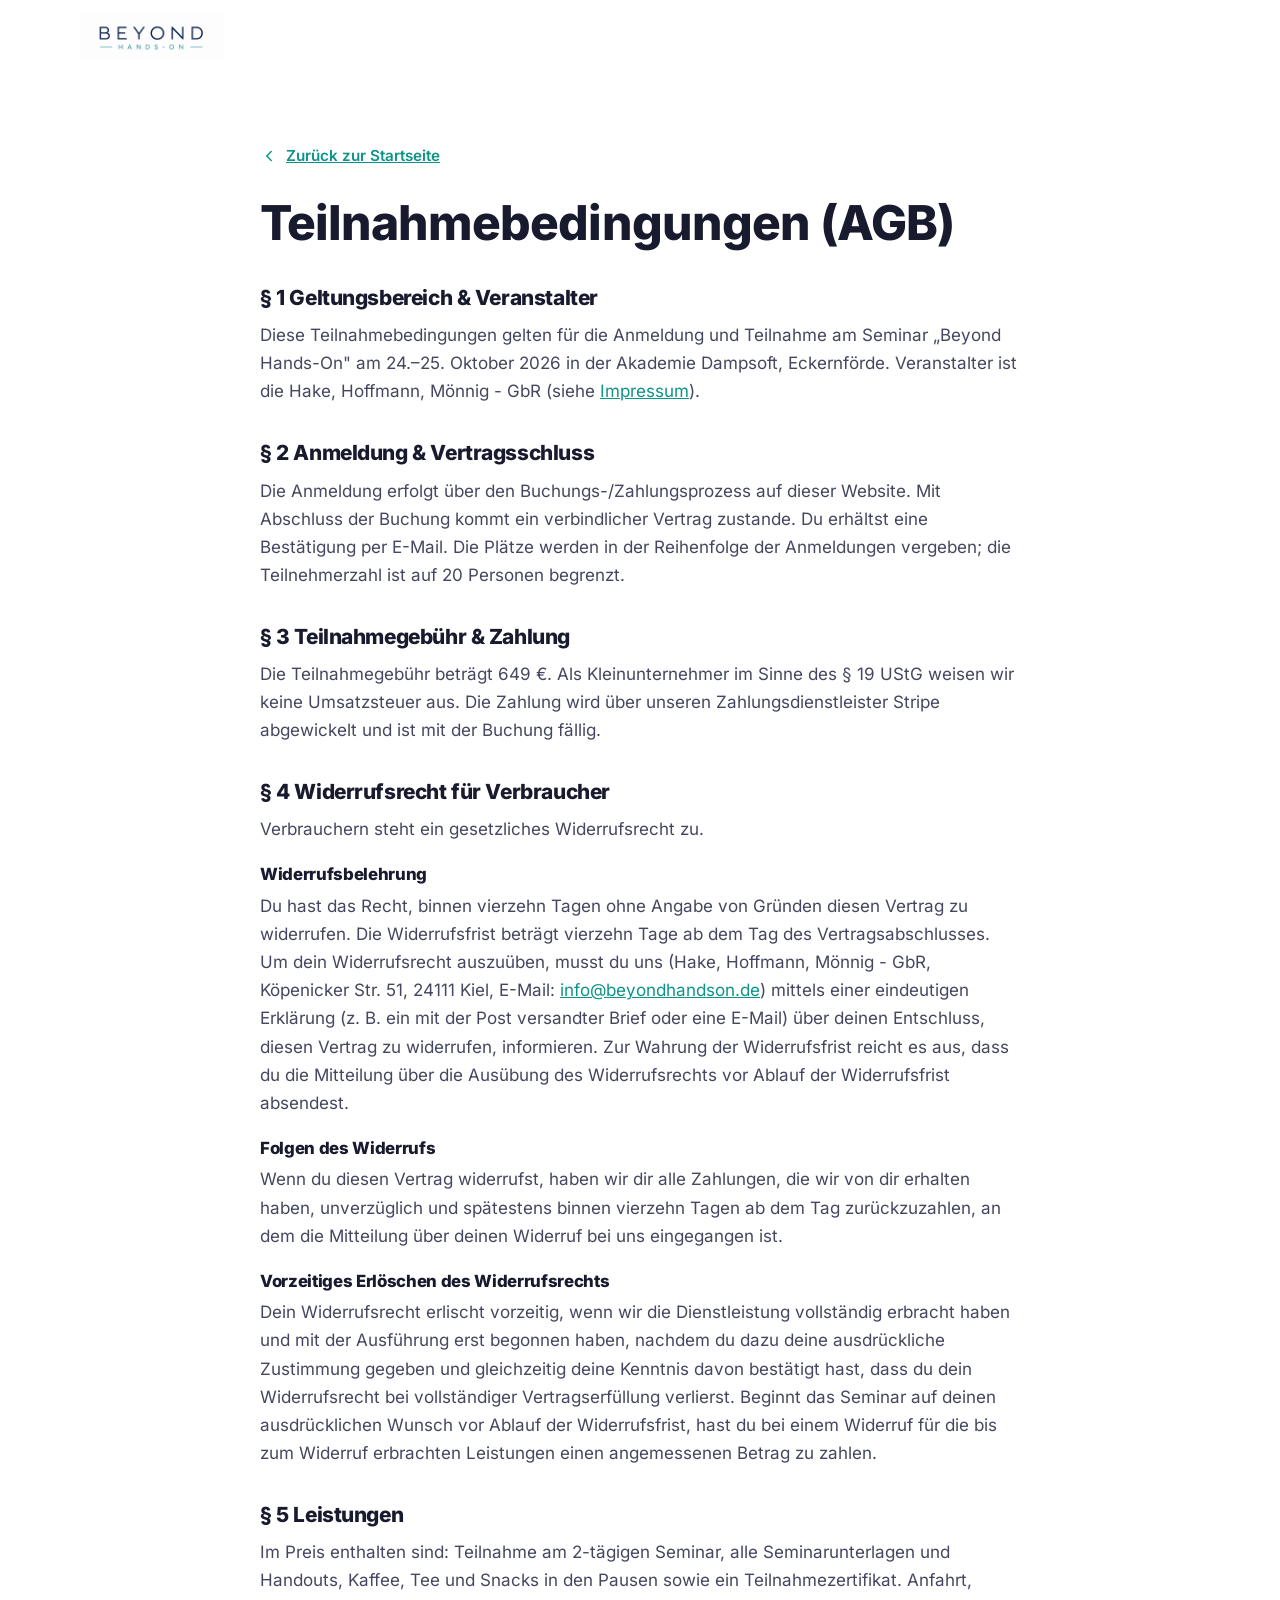
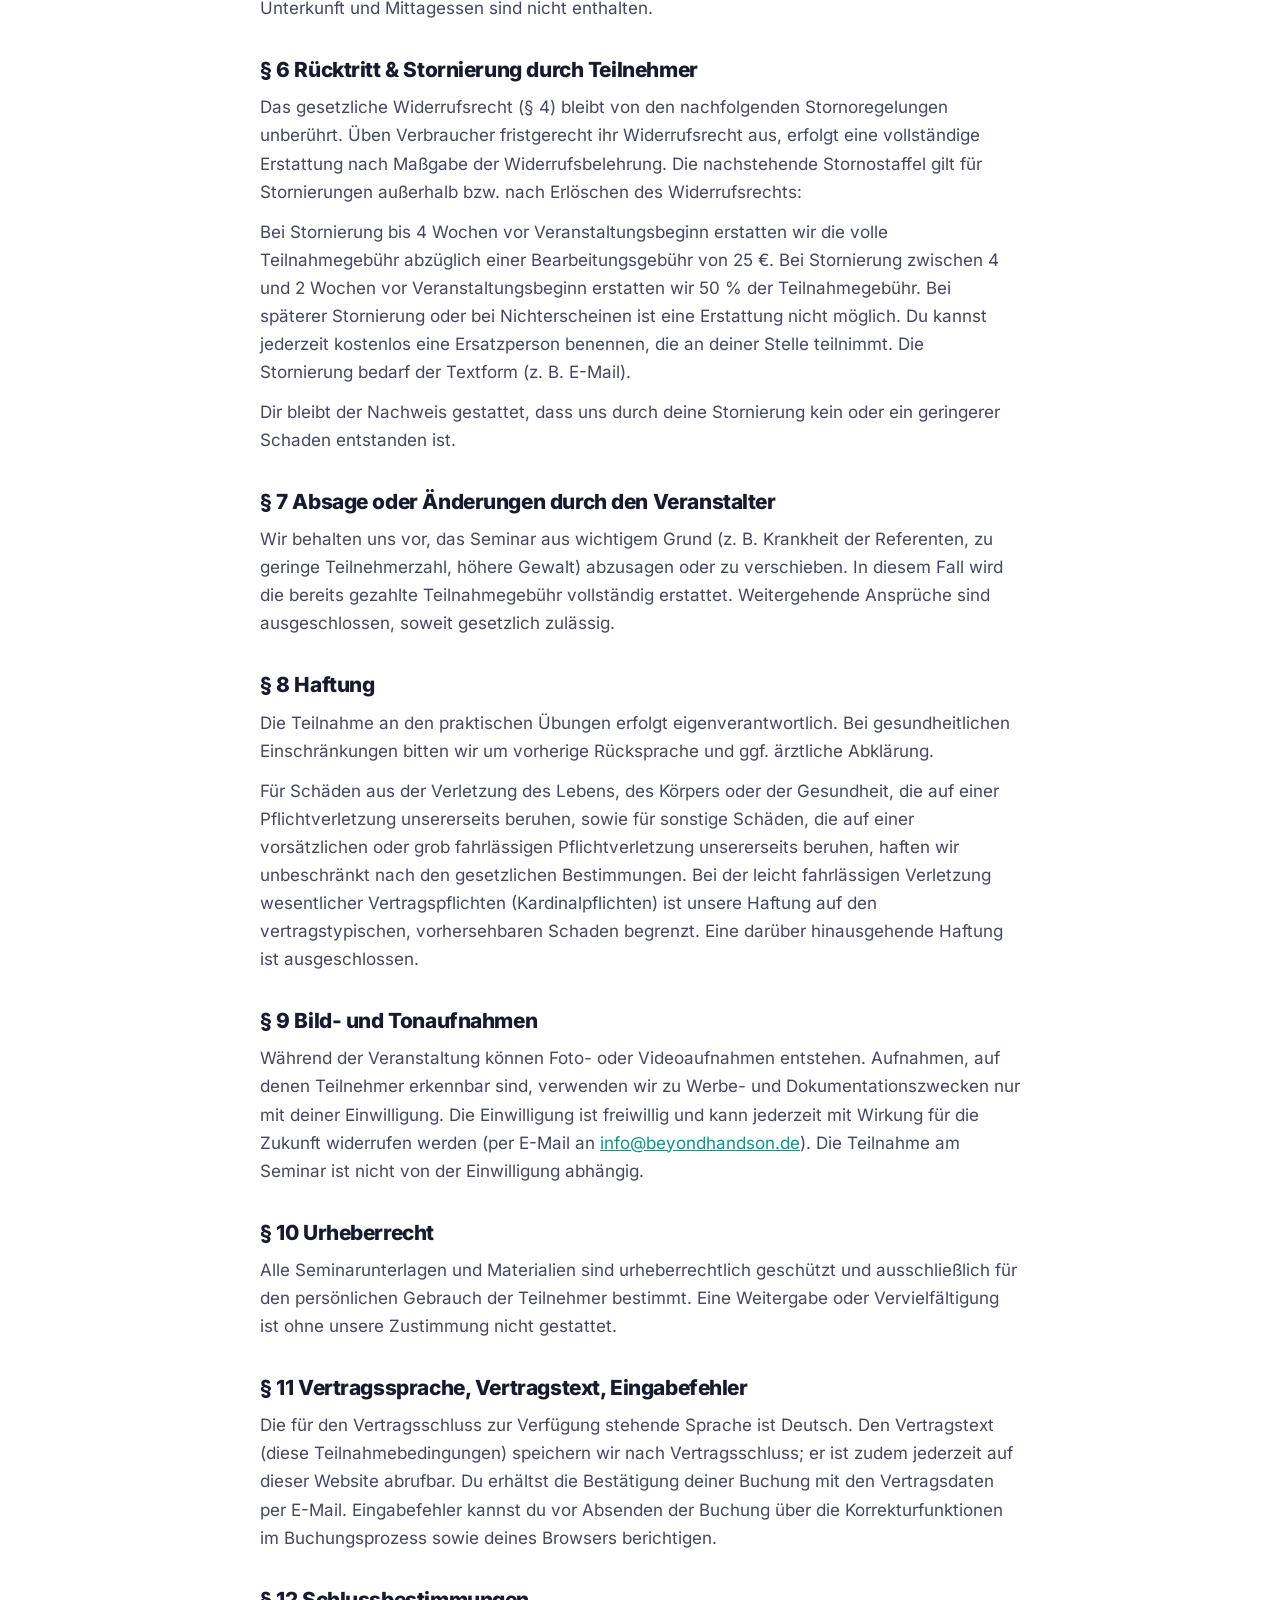
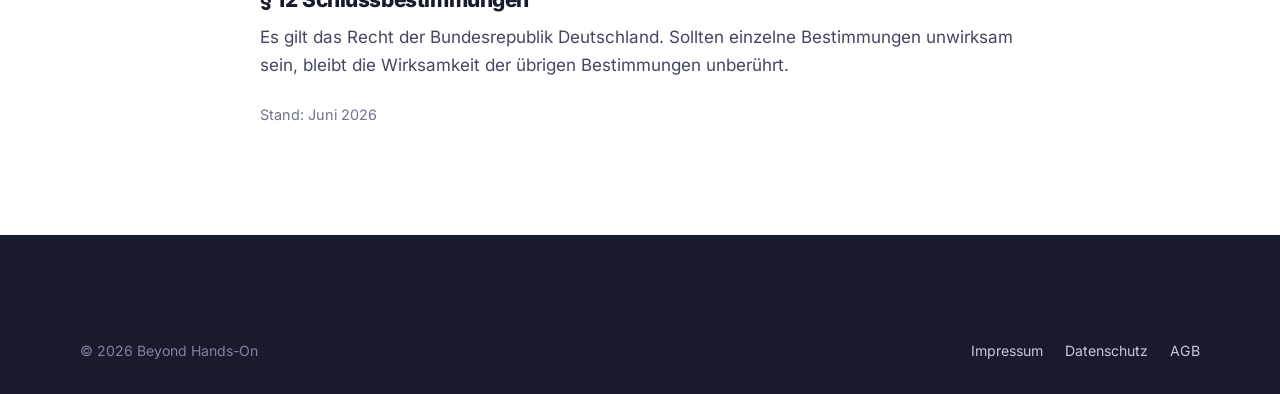
==== agb.html @ b0b82def "Beyond Hands-On Website – Umzug auf GitHub Pages Co-Authored-By: Claude Opus 4.8 (1M context) <norep" ====
<!DOCTYPE html>
<html lang="de">
<head>
  <meta charset="UTF-8" />
  <meta name="viewport" content="width=device-width, initial-scale=1" />
  <title>AGB / Teilnahmebedingungen — Beyond Hands-On</title>
  <meta name="robots" content="noindex" />
  <link rel="icon" href="/favicon.ico" sizes="any" />
  <link rel="apple-touch-icon" href="/apple-touch-icon.png" />
  <link rel="stylesheet" href="css/styles.css" />
</head>
<body>
  <header class="site-header">
    <div class="container">
      <a class="brand" href="index.html"><img class="brand__logo" src="logo.png" width="600" height="200" alt="Beyond Hands-On" /></a>
    </div>
  </header>

  <main class="legal">
    <div class="container container--narrow">
      <a class="legal__back" href="index.html">
        <svg viewBox="0 0 24 24" fill="none" stroke="currentColor" stroke-width="2" stroke-linecap="round" stroke-linejoin="round"><path d="M15 18l-6-6 6-6"/></svg>
        Zurück zur Startseite
      </a>

      <h1>Teilnahmebedingungen (AGB)</h1>

      <h2>§ 1 Geltungsbereich &amp; Veranstalter</h2>
      <p>Diese Teilnahmebedingungen gelten für die Anmeldung und Teilnahme am Seminar „Beyond Hands-On" am
        24.–25. Oktober 2026 in der Akademie Dampsoft, Eckernförde. Veranstalter ist die
        Hake, Hoffmann, Mönnig - GbR (siehe <a href="impressum.html">Impressum</a>).</p>

      <h2>§ 2 Anmeldung &amp; Vertragsschluss</h2>
      <p>Die Anmeldung erfolgt über den Buchungs-/Zahlungsprozess auf dieser Website. Mit Abschluss der Buchung
        kommt ein verbindlicher Vertrag zustande. Du erhältst eine Bestätigung per E-Mail. Die Plätze werden in
        der Reihenfolge der Anmeldungen vergeben; die Teilnehmerzahl ist auf 20 Personen begrenzt.</p>

      <h2>§ 3 Teilnahmegebühr &amp; Zahlung</h2>
      <p>Die Teilnahmegebühr beträgt 649 €. Als Kleinunternehmer im Sinne des § 19 UStG weisen wir keine
        Umsatzsteuer aus. Die Zahlung wird über unseren Zahlungsdienstleister Stripe abgewickelt und ist mit
        der Buchung fällig.</p>

      <h2>§ 4 Widerrufsrecht für Verbraucher</h2>
      <p>Verbrauchern steht ein gesetzliches Widerrufsrecht zu.</p>
      <h3>Widerrufsbelehrung</h3>
      <p>Du hast das Recht, binnen vierzehn Tagen ohne Angabe von Gründen diesen Vertrag zu widerrufen. Die
        Widerrufsfrist beträgt vierzehn Tage ab dem Tag des Vertragsabschlusses. Um dein Widerrufsrecht
        auszuüben, musst du uns (Hake, Hoffmann, Mönnig - GbR, Köpenicker Str. 51, 24111 Kiel, E-Mail:
        <a href="mailto:info@beyondhandson.de">info@beyondhandson.de</a>) mittels einer eindeutigen Erklärung
        (z. B. ein mit der Post versandter Brief oder eine E-Mail) über deinen Entschluss, diesen Vertrag zu
        widerrufen, informieren. Zur Wahrung der Widerrufsfrist reicht es aus, dass du die Mitteilung über die
        Ausübung des Widerrufsrechts vor Ablauf der Widerrufsfrist absendest.</p>
      <h3>Folgen des Widerrufs</h3>
      <p>Wenn du diesen Vertrag widerrufst, haben wir dir alle Zahlungen, die wir von dir erhalten haben,
        unverzüglich und spätestens binnen vierzehn Tagen ab dem Tag zurückzuzahlen, an dem die Mitteilung über
        deinen Widerruf bei uns eingegangen ist.</p>
      <h3>Vorzeitiges Erlöschen des Widerrufsrechts</h3>
      <p>Dein Widerrufsrecht erlischt vorzeitig, wenn wir die Dienstleistung vollständig erbracht haben und mit
        der Ausführung erst begonnen haben, nachdem du dazu deine ausdrückliche Zustimmung gegeben und
        gleichzeitig deine Kenntnis davon bestätigt hast, dass du dein Widerrufsrecht bei vollständiger
        Vertragserfüllung verlierst. Beginnt das Seminar auf deinen ausdrücklichen Wunsch vor Ablauf der
        Widerrufsfrist, hast du bei einem Widerruf für die bis zum Widerruf erbrachten Leistungen einen
        angemessenen Betrag zu zahlen.</p>

      <h2>§ 5 Leistungen</h2>
      <p>Im Preis enthalten sind: Teilnahme am 2-tägigen Seminar, alle Seminarunterlagen und Handouts, Kaffee,
        Tee und Snacks in den Pausen sowie ein Teilnahmezertifikat. Anfahrt, Unterkunft und Mittagessen sind
        nicht enthalten.</p>

      <h2>§ 6 Rücktritt &amp; Stornierung durch Teilnehmer</h2>
      <p>Das gesetzliche Widerrufsrecht (§ 4) bleibt von den nachfolgenden Stornoregelungen unberührt. Üben
        Verbraucher fristgerecht ihr Widerrufsrecht aus, erfolgt eine vollständige Erstattung nach Maßgabe der
        Widerrufsbelehrung. Die nachstehende Stornostaffel gilt für Stornierungen außerhalb bzw. nach Erlöschen
        des Widerrufsrechts:</p>
      <p>Bei Stornierung bis 4 Wochen vor Veranstaltungsbeginn erstatten wir die volle Teilnahmegebühr abzüglich
        einer Bearbeitungsgebühr von 25 €. Bei Stornierung zwischen 4 und 2 Wochen vor Veranstaltungsbeginn
        erstatten wir 50 % der Teilnahmegebühr. Bei späterer Stornierung oder bei Nichterscheinen ist eine
        Erstattung nicht möglich. Du kannst jederzeit kostenlos eine Ersatzperson benennen, die an deiner Stelle
        teilnimmt. Die Stornierung bedarf der Textform (z. B. E-Mail).</p>
      <p>Dir bleibt der Nachweis gestattet, dass uns durch deine Stornierung kein oder ein geringerer Schaden
        entstanden ist.</p>

      <h2>§ 7 Absage oder Änderungen durch den Veranstalter</h2>
      <p>Wir behalten uns vor, das Seminar aus wichtigem Grund (z. B. Krankheit der Referenten, zu geringe
        Teilnehmerzahl, höhere Gewalt) abzusagen oder zu verschieben. In diesem Fall wird die bereits gezahlte
        Teilnahmegebühr vollständig erstattet. Weitergehende Ansprüche sind ausgeschlossen, soweit gesetzlich
        zulässig.</p>

      <h2>§ 8 Haftung</h2>
      <p>Die Teilnahme an den praktischen Übungen erfolgt eigenverantwortlich. Bei gesundheitlichen
        Einschränkungen bitten wir um vorherige Rücksprache und ggf. ärztliche Abklärung.</p>
      <p>Für Schäden aus der Verletzung des Lebens, des Körpers oder der Gesundheit, die auf einer
        Pflichtverletzung unsererseits beruhen, sowie für sonstige Schäden, die auf einer vorsätzlichen oder
        grob fahrlässigen Pflichtverletzung unsererseits beruhen, haften wir unbeschränkt nach den gesetzlichen
        Bestimmungen. Bei der leicht fahrlässigen Verletzung wesentlicher Vertragspflichten (Kardinalpflichten)
        ist unsere Haftung auf den vertragstypischen, vorhersehbaren Schaden begrenzt. Eine darüber hinausgehende
        Haftung ist ausgeschlossen.</p>

      <h2>§ 9 Bild- und Tonaufnahmen</h2>
      <p>Während der Veranstaltung können Foto- oder Videoaufnahmen entstehen. Aufnahmen, auf denen Teilnehmer
        erkennbar sind, verwenden wir zu Werbe- und Dokumentationszwecken nur mit deiner Einwilligung. Die
        Einwilligung ist freiwillig und kann jederzeit mit Wirkung für die Zukunft widerrufen werden (per E-Mail
        an <a href="mailto:info@beyondhandson.de">info@beyondhandson.de</a>). Die Teilnahme am Seminar ist nicht
        von der Einwilligung abhängig.</p>

      <h2>§ 10 Urheberrecht</h2>
      <p>Alle Seminarunterlagen und Materialien sind urheberrechtlich geschützt und ausschließlich für den
        persönlichen Gebrauch der Teilnehmer bestimmt. Eine Weitergabe oder Vervielfältigung ist ohne unsere
        Zustimmung nicht gestattet.</p>

      <h2>§ 11 Vertragssprache, Vertragstext, Eingabefehler</h2>
      <p>Die für den Vertragsschluss zur Verfügung stehende Sprache ist Deutsch. Den Vertragstext (diese
        Teilnahmebedingungen) speichern wir nach Vertragsschluss; er ist zudem jederzeit auf dieser Website
        abrufbar. Du erhältst die Bestätigung deiner Buchung mit den Vertragsdaten per E-Mail. Eingabefehler
        kannst du vor Absenden der Buchung über die Korrekturfunktionen im Buchungsprozess sowie deines Browsers
        berichtigen.</p>

      <h2>§ 12 Schlussbestimmungen</h2>
      <p>Es gilt das Recht der Bundesrepublik Deutschland. Sollten einzelne Bestimmungen unwirksam sein, bleibt
        die Wirksamkeit der übrigen Bestimmungen unberührt.</p>

      <p style="margin-top:24px;color:var(--muted);font-size:.9rem;">Stand: Juni 2026</p>
    </div>
  </main>

  <footer class="site-footer">
    <div class="container">
      <div class="footer__bottom" style="margin-top:0;border-top:0;">
        <span>© <span id="year">2026</span> Beyond Hands-On</span>
        <nav class="footer__legal" aria-label="Rechtliches">
          <a href="impressum.html">Impressum</a>
          <a href="datenschutz.html">Datenschutz</a>
          <a href="agb.html">AGB</a>
        </nav>
      </div>
    </div>
  </footer>
  <script src="js/main.js" defer></script>
</body>
</html>
---- css/styles.css ----
/* ==========================================================================
   Beyond Hands-On — Workshop Landingpage
   Selbst gehostete Schriften, keine externen CDNs (DSGVO-konform).
   ========================================================================== */

/* ---- Fonts (selbst gehostet) ------------------------------------------- */
@font-face {
  font-family: "Inter";
  font-style: normal;
  font-weight: 400;
  font-display: swap;
  src: url("../fonts/inter-400.woff2") format("woff2");
}
@font-face {
  font-family: "Inter";
  font-style: normal;
  font-weight: 500;
  font-display: swap;
  src: url("../fonts/inter-500.woff2") format("woff2");
}
@font-face {
  font-family: "Inter";
  font-style: normal;
  font-weight: 600;
  font-display: swap;
  src: url("../fonts/inter-600.woff2") format("woff2");
}
@font-face {
  font-family: "Inter";
  font-style: normal;
  font-weight: 700;
  font-display: swap;
  src: url("../fonts/inter-700.woff2") format("woff2");
}
@font-face {
  font-family: "Inter";
  font-style: normal;
  font-weight: 800;
  font-display: swap;
  src: url("../fonts/inter-800.woff2") format("woff2");
}

/* ---- Design Tokens ------------------------------------------------------ */
:root {
  --ink: #181a2e;          /* Überschriften, Primärbuttons */
  --body: #44475f;         /* Fließtext */
  --muted: #71748c;        /* sekundär */
  --bg: #ffffff;
  --bg-alt: #f7f8fc;       /* abwechselnde Sektionen */
  --line: #e9eaf2;         /* Rahmen */
  --accent: #0d9488;       /* Türkis – passend zum Logo */
  --accent-soft: #e6f5f2;  /* Pills, Badges, Icon-Flächen */

  --radius: 16px;
  --radius-sm: 11px;
  --radius-lg: 22px;

  --shadow-sm: 0 1px 2px rgba(24, 26, 46, .05), 0 1px 3px rgba(24, 26, 46, .04);
  --shadow-md: 0 6px 24px rgba(24, 26, 46, .07), 0 2px 6px rgba(24, 26, 46, .04);
  --shadow-lg: 0 18px 50px rgba(24, 26, 46, .12), 0 4px 14px rgba(24, 26, 46, .06);

  --container: 1120px;
  --header-h: 70px;

  --font: "Inter", system-ui, -apple-system, "Segoe UI", Roboto, Helvetica, Arial, sans-serif;
}

/* ---- Reset / Base ------------------------------------------------------- */
*, *::before, *::after { box-sizing: border-box; }
* { margin: 0; }

html {
  scroll-behavior: smooth;
  -webkit-text-size-adjust: 100%;
}

body {
  font-family: var(--font);
  font-size: 17px;
  line-height: 1.65;
  color: var(--body);
  background: var(--bg);
  -webkit-font-smoothing: antialiased;
  text-rendering: optimizeLegibility;
  overflow-x: hidden;
}

img { max-width: 100%; display: block; height: auto; }
a { color: inherit; text-decoration: none; }
button { font: inherit; cursor: pointer; }

h1, h2, h3, h4 {
  color: var(--ink);
  line-height: 1.12;
  letter-spacing: -0.02em;
  font-weight: 800;
}

::selection { background: var(--accent); color: #fff; }

:focus-visible {
  outline: 3px solid var(--accent);
  outline-offset: 2px;
  border-radius: 4px;
}

/* ---- Layout-Helfer ------------------------------------------------------ */
.container {
  width: min(var(--container), 100% - 40px);
  margin-inline: auto;
}
.container--narrow { width: min(760px, 100% - 40px); }

section { scroll-margin-top: calc(var(--header-h) + 16px); }

.section {
  padding: clamp(44px, 6vw, 84px) 0;
}
.section--alt { background: var(--bg-alt); }

.section-head {
  max-width: 680px;
  margin: 0 auto clamp(28px, 4.5vw, 50px);
  text-align: center;
}
.section-head h2 {
  font-size: clamp(1.9rem, 4vw, 2.7rem);
  text-wrap: balance;
}
.section-head p {
  margin-top: 16px;
  font-size: 1.075rem;
  color: var(--muted);
}

.eyebrow {
  display: inline-block;
  font-size: .82rem;
  font-weight: 600;
  letter-spacing: .12em;
  text-transform: uppercase;
  color: var(--accent);
  margin-bottom: 14px;
}

/* ---- Badges / Chips / Buttons ------------------------------------------ */
.badge {
  display: inline-flex;
  align-items: center;
  gap: 8px;
  padding: 12px 28px;
  border-radius: 999px;
  background: var(--accent-soft);
  color: var(--ink);
  font-size: 1.22rem;
  font-weight: 600;
  letter-spacing: .01em;
}

.chip {
  display: inline-flex;
  align-items: center;
  gap: 9px;
  padding: 9px 15px;
  border-radius: 999px;
  background: #fff;
  border: 1px solid var(--line);
  box-shadow: var(--shadow-sm);
  font-size: .95rem;
  font-weight: 500;
  color: var(--ink);
}
.chip svg { width: 17px; height: 17px; color: var(--accent); flex: none; }

.btn {
  display: inline-flex;
  align-items: center;
  justify-content: center;
  gap: 9px;
  padding: 14px 26px;
  border-radius: 12px;
  font-weight: 600;
  font-size: 1rem;
  border: 1px solid transparent;
  transition: transform .18s ease, box-shadow .18s ease, background .18s ease, border-color .18s ease;
  white-space: nowrap;
}
.btn svg { width: 18px; height: 18px; flex: none; }
.btn--primary {
  background: var(--ink);
  color: #fff;
  box-shadow: var(--shadow-sm);
}
.btn--primary:hover { background: #262a4d; transform: translateY(-1px); box-shadow: var(--shadow-md); }
.btn--ghost {
  background: #fff;
  color: var(--ink);
  border-color: var(--line);
}
.btn--ghost:hover { background: var(--bg-alt); transform: translateY(-1px); }
.btn--lg { padding: 17px 32px; font-size: 1.06rem; border-radius: 13px; }
.btn--block { width: 100%; }

/* ---- Header ------------------------------------------------------------- */
.site-header {
  position: sticky;
  top: 0;
  z-index: 60;
  background: rgba(255, 255, 255, .82);
  backdrop-filter: saturate(180%) blur(14px);
  -webkit-backdrop-filter: saturate(180%) blur(14px);
  border-bottom: 1px solid transparent;
  transition: border-color .2s ease, box-shadow .2s ease;
}
.site-header.is-scrolled {
  border-bottom-color: var(--line);
  box-shadow: 0 1px 0 rgba(24,26,46,.02);
}
.site-header .container {
  height: var(--header-h);
  display: flex;
  align-items: center;
  justify-content: space-between;
}
.brand {
  display: inline-flex;
  align-items: center;
  gap: 10px;
  font-weight: 800;
  font-size: 1.1rem;
  color: var(--ink);
  letter-spacing: -0.02em;
}
.brand__mark {
  width: 30px; height: 30px;
  border-radius: 9px;
  background: var(--ink);
  color: #fff;
  display: grid; place-items: center;
  font-size: .95rem; font-weight: 800;
}
.nav {
  display: flex;
  align-items: center;
  gap: 30px;
}
.nav__links {
  display: flex;
  gap: 28px;
  list-style: none;
  padding: 0;
}
.nav__links a {
  font-size: .96rem;
  font-weight: 500;
  color: var(--body);
  transition: color .15s ease;
}
.nav__links a:hover { color: var(--ink); }

.nav-toggle {
  display: none;
  width: 42px; height: 42px;
  border: 1px solid var(--line);
  border-radius: 10px;
  background: #fff;
  align-items: center;
  justify-content: center;
  color: var(--ink);
}
.nav-toggle svg { width: 22px; height: 22px; }
.nav-toggle .icon-close { display: none; }
body.nav-open .nav-toggle .icon-open { display: none; }
body.nav-open .nav-toggle .icon-close { display: block; }

/* ---- Hero --------------------------------------------------------------- */
.hero {
  position: relative;
  background: linear-gradient(180deg, #e4f4f1 0%, #f2f8f7 42%, #ffffff 100%);
  padding-top: clamp(48px, 7vw, 80px);
  padding-bottom: clamp(40px, 6vw, 64px);
  overflow: hidden;
}
.hero__inner { text-align: center; max-width: 860px; margin-inline: auto; }
.hero h1 {
  font-size: clamp(2.45rem, 6.4vw, 4.4rem);
  margin-top: 22px;
  letter-spacing: -0.035em;
  text-wrap: balance;
}
.hero__lead {
  margin-top: 20px;
  font-size: clamp(1.1rem, 2.2vw, 1.4rem);
  color: var(--body);
  font-weight: 400;
}
.hero__meta {
  display: flex;
  flex-wrap: wrap;
  justify-content: center;
  gap: 12px;
  margin-top: 30px;
}
.hero__audience {
  margin-top: 22px;
  color: var(--muted);
  font-size: .98rem;
}
.hero__cta {
  display: flex;
  flex-wrap: wrap;
  justify-content: center;
  gap: 14px;
  margin-top: 32px;
}
.hero__figure {
  margin-top: clamp(44px, 6vw, 70px);
  border-radius: var(--radius-lg);
  overflow: hidden;
  box-shadow: var(--shadow-lg);
  border: 1px solid rgba(255,255,255,.6);
  aspect-ratio: 16 / 8.5;
}
.hero__figure img { width: 100%; height: 100%; object-fit: cover; object-position: center 35%; }

/* ---- "Warum" / Ansatz --------------------------------------------------- */
.why__lead {
  max-width: 760px;
  font-size: clamp(1.15rem, 2.3vw, 1.5rem);
  line-height: 1.5;
  color: var(--ink);
  font-weight: 500;
  letter-spacing: -0.01em;
}
.why__lead strong { color: var(--accent); font-weight: 600; }

.split {
  display: grid;
  grid-template-columns: 1fr 1fr;
  gap: clamp(32px, 5vw, 72px);
  align-items: center;
  margin-top: clamp(48px, 6vw, 72px);
}
.split__text h3 { font-size: 1.5rem; margin-bottom: 14px; }
.split__text p + p { margin-top: 16px; }
.split__media {
  border-radius: var(--radius-lg);
  overflow: hidden;
  box-shadow: var(--shadow-md);
}
.split__media img { width: 100%; height: auto; display: block; }

.takeaways {
  margin-top: clamp(56px, 7vw, 88px);
}
.takeaways h3 {
  font-size: 1.5rem;
  text-align: center;
  margin-bottom: 36px;
}
.takeaways__grid {
  display: grid;
  grid-template-columns: repeat(2, 1fr);
  gap: 16px 28px;
}
.takeaway {
  display: flex;
  align-items: flex-start;
  gap: 14px;
  padding: 18px 20px;
  background: #fff;
  border: 1px solid var(--line);
  border-radius: var(--radius);
  box-shadow: var(--shadow-sm);
}
.takeaway__check {
  flex: none;
  width: 26px; height: 26px;
  border-radius: 8px;
  background: var(--accent-soft);
  color: var(--accent);
  display: grid; place-items: center;
  margin-top: 1px;
}
.takeaway__check svg { width: 16px; height: 16px; }
.takeaway span { font-weight: 500; color: var(--ink); font-size: .99rem; line-height: 1.45; }

/* ---- Module ------------------------------------------------------------- */
.modules__grid {
  display: grid;
  grid-template-columns: repeat(4, 1fr);
  gap: 18px;
}
.module {
  background: #fff;
  border: 1px solid var(--line);
  border-radius: var(--radius);
  padding: 26px 24px;
  box-shadow: var(--shadow-sm);
  transition: transform .2s ease, box-shadow .2s ease, border-color .2s ease;
}
.module:hover { transform: translateY(-3px); box-shadow: var(--shadow-md); border-color: #dcdef0; }
.module__num {
  width: 38px; height: 38px;
  border-radius: 11px;
  background: var(--accent-soft);
  color: var(--accent);
  display: grid; place-items: center;
  font-weight: 800;
  font-size: 1.05rem;
  margin-bottom: 18px;
}
.module h3 { font-size: 1.13rem; margin-bottom: 9px; letter-spacing: -0.015em; }
.module p { font-size: .94rem; color: var(--muted); line-height: 1.55; }

/* ---- Tagesablauf -------------------------------------------------------- */
.schedule__grid {
  display: grid;
  grid-template-columns: repeat(2, 1fr);
  gap: 24px;
}
.day {
  background: #fff;
  border: 1px solid var(--line);
  border-radius: var(--radius-lg);
  padding: clamp(24px, 3vw, 36px);
  box-shadow: var(--shadow-sm);
}
.day__title {
  display: flex;
  align-items: baseline;
  gap: 10px;
  font-size: 1.2rem;
  padding-bottom: 18px;
  margin-bottom: 8px;
  border-bottom: 1px solid var(--line);
}
.day__title span { color: var(--accent); font-size: .9rem; font-weight: 600; }
.slot {
  display: grid;
  grid-template-columns: 116px 1fr;
  gap: 16px;
  padding: 13px 0;
  border-bottom: 1px solid var(--line);
  align-items: baseline;
}
.slot:last-child { border-bottom: 0; }
.slot__time {
  font-variant-numeric: tabular-nums;
  font-weight: 600;
  color: var(--ink);
  font-size: .92rem;
}
.slot__label { color: var(--body); font-size: .97rem; }
.slot--break .slot__label { color: var(--muted); }

/* ---- Testimonials ------------------------------------------------------- */
.quotes__grid {
  display: grid;
  grid-template-columns: repeat(2, 1fr);
  gap: 22px;
}
.quote {
  background: #fff;
  border: 1px solid var(--line);
  border-radius: var(--radius);
  padding: 30px 30px 26px;
  box-shadow: var(--shadow-sm);
  position: relative;
}
.quote__mark {
  font-size: 3.4rem;
  line-height: .6;
  color: var(--accent-soft);
  font-weight: 800;
  font-family: Georgia, "Times New Roman", serif;
}
.quote__text {
  margin: 10px 0 20px;
  color: var(--ink);
  font-size: 1.04rem;
  line-height: 1.6;
}
.quote__author { color: var(--muted); font-size: .9rem; font-weight: 500; }

/* ---- Pricing ------------------------------------------------------------ */
.pricing__card {
  max-width: 720px;
  margin-inline: auto;
  background: #fff;
  border: 1px solid var(--line);
  border-radius: var(--radius-lg);
  box-shadow: var(--shadow-lg);
  overflow: hidden;
}
.pricing__head {
  padding: clamp(30px, 4vw, 44px);
  background: linear-gradient(180deg, #f0f8f6, #ffffff);
  border-bottom: 1px solid var(--line);
  text-align: center;
}
.pricing__prices {
  display: flex;
  flex-wrap: wrap;
  align-items: flex-end;
  justify-content: center;
  gap: 10px 26px;
}
.price-now {
  display: flex;
  flex-direction: column;
  align-items: center;
  gap: 2px;
}
.price-now small { color: var(--accent); font-weight: 600; font-size: .9rem; }
.price-now .amount { font-size: clamp(2.6rem, 6vw, 3.4rem); font-weight: 800; color: var(--ink); letter-spacing: -0.03em; line-height: 1; }
.price-later {
  color: var(--muted);
  font-size: .95rem;
  padding-bottom: 6px;
}
.price-later .amount { text-decoration: line-through; font-weight: 600; }
.pricing__hint {
  margin-top: 16px;
  font-size: .92rem;
  color: var(--accent);
  font-weight: 600;
}
.pricing__body { padding: clamp(28px, 4vw, 40px); text-align: center; }
.pricing__list { list-style: none; padding: 0; display: grid; gap: 13px; margin-bottom: 24px; }
.pricing__list li { display: flex; gap: 12px; align-items: center; justify-content: center; color: var(--ink); font-weight: 500; }
.pricing__list svg { width: 20px; height: 20px; color: var(--accent); flex: none; margin-top: 2px; }
.pricing__limit {
  display: inline-flex;
  align-items: center;
  gap: 8px;
  background: #fff5ed;
  color: #c2541b;
  border: 1px solid #f6dcc6;
  padding: 8px 15px;
  border-radius: 999px;
  font-size: .9rem;
  font-weight: 600;
  margin-bottom: 24px;
}
.pricing__trust {
  margin-top: 18px;
  display: flex;
  flex-wrap: wrap;
  justify-content: center;
  gap: 6px 18px;
  color: var(--muted);
  font-size: .85rem;
}
.pricing__trust span { display: inline-flex; align-items: center; gap: 6px; }

/* ---- FAQ ---------------------------------------------------------------- */
.faq { max-width: 800px; margin-inline: auto; }
.faq__item {
  border: 1px solid var(--line);
  border-radius: var(--radius);
  background: #fff;
  box-shadow: var(--shadow-sm);
  margin-bottom: 12px;
  overflow: hidden;
}
.faq__q {
  width: 100%;
  display: flex;
  align-items: center;
  justify-content: space-between;
  gap: 18px;
  padding: 20px 24px;
  background: none;
  border: 0;
  text-align: left;
  font-weight: 600;
  font-size: 1.06rem;
  color: var(--ink);
}
.faq__q svg { width: 20px; height: 20px; color: var(--accent); flex: none; transition: transform .25s ease; }
.faq__item.is-open .faq__q svg { transform: rotate(180deg); }
.faq__a {
  max-height: 0;
  overflow: hidden;
  transition: max-height .3s ease;
}
.faq__a-inner { padding: 0 24px 22px; color: var(--body); line-height: 1.62; }
.faq__todo {
  display: inline-block;
  margin-top: 6px;
  font-size: .82rem;
  color: #c2541b;
  background: #fff5ed;
  border: 1px solid #f6dcc6;
  padding: 3px 10px;
  border-radius: 7px;
  font-weight: 600;
}

/* ---- Kontakt ------------------------------------------------------------ */
.contact { text-align: center; }
.contact h2 { font-size: clamp(1.8rem, 3.6vw, 2.5rem); }
.contact p { margin: 16px auto 28px; max-width: 520px; color: var(--muted); }

/* ---- Kontaktformular ---------------------------------------------------- */
.contact-form { margin-top: 30px; text-align: left; display: grid; gap: 16px; }
.form-row { display: grid; grid-template-columns: 1fr 1fr; gap: 16px; }
.contact-form label { display: grid; gap: 7px; font-weight: 600; color: var(--ink); font-size: .9rem; }
.contact-form input,
.contact-form textarea {
  font: inherit;
  font-weight: 400;
  padding: 13px 15px;
  border: 1px solid var(--line);
  border-radius: 11px;
  background: #fff;
  color: var(--ink);
  width: 100%;
}
.contact-form input:focus,
.contact-form textarea:focus { outline: none; border-color: var(--accent); box-shadow: 0 0 0 3px var(--accent-soft); }
.contact-form textarea { resize: vertical; min-height: 120px; }
.contact-form button { margin-top: 4px; }
.contact-alt { margin-top: 16px; font-size: .92rem; color: var(--muted); text-align: center; }
.contact-alt a { color: var(--accent); text-decoration: underline; }
@media (max-width: 560px) { .form-row { grid-template-columns: 1fr; } }

/* ---- Footer ------------------------------------------------------------- */
.site-footer {
  background: var(--ink);
  color: #c7c9da;
  padding: clamp(52px, 7vw, 80px) 0 32px;
}
.site-footer a { color: #c7c9da; transition: color .15s ease; }
.site-footer a:hover { color: #fff; }
.footer__grid {
  display: grid;
  grid-template-columns: 1.6fr 1fr 1fr;
  gap: 40px;
}
.footer__brand .brand { color: #fff; }
.footer__brand .brand__mark { background: #fff; color: var(--ink); }
.footer__brand p { margin-top: 14px; color: #9a9cb4; max-width: 320px; font-size: .95rem; }
.site-footer h4 { color: #fff; font-size: .95rem; margin-bottom: 14px; font-weight: 700; letter-spacing: 0; }
.footer__col p, .footer__col a { font-size: .94rem; line-height: 1.8; display: block; }
.footer__bottom {
  margin-top: 48px;
  padding-top: 24px;
  border-top: 1px solid rgba(255,255,255,.1);
  display: flex;
  flex-wrap: wrap;
  justify-content: space-between;
  gap: 14px;
  font-size: .88rem;
  color: #82849c;
}
.footer__legal { display: flex; gap: 22px; flex-wrap: wrap; }

/* ---- Legal-Seiten ------------------------------------------------------- */
.legal { padding: clamp(40px, 6vw, 72px) 0 clamp(56px, 8vw, 96px); }
.legal__back { display: inline-flex; align-items: center; gap: 8px; color: var(--accent); font-weight: 600; margin-bottom: 28px; font-size: .95rem; }
.legal__back svg { width: 18px; height: 18px; }
.legal h1 { font-size: clamp(2rem, 5vw, 3rem); margin-bottom: 8px; }
.legal h2 { font-size: 1.3rem; margin: 36px 0 12px; }
.legal h3 { font-size: 1.05rem; margin: 22px 0 8px; }
.legal p, .legal li { color: var(--body); margin-bottom: 12px; }
.legal ul { padding-left: 22px; }
.legal a { color: var(--accent); text-decoration: underline; }
.legal .todo {
  background: #fff5ed;
  border: 1px solid #f6dcc6;
  color: #a8460f;
  padding: 2px 8px;
  border-radius: 6px;
  font-weight: 600;
  font-size: .92em;
}
.legal__note {
  background: var(--accent-soft);
  border: 1px solid #dfe2f6;
  border-radius: var(--radius);
  padding: 18px 22px;
  margin: 24px 0;
  font-size: .95rem;
}

/* ---- Scroll-Reveal ------------------------------------------------------ */
.reveal { opacity: 0; transform: translateY(18px); transition: opacity .6s ease, transform .6s ease; }
.reveal.in { opacity: 1; transform: none; }

/* ---- Skip-Link ---------------------------------------------------------- */
.skip-link {
  position: absolute;
  left: -9999px;
  top: 12px;
  background: var(--ink);
  color: #fff;
  padding: 10px 18px;
  border-radius: 10px;
  z-index: 100;
}
.skip-link:focus { left: 16px; }

/* ---- Responsive --------------------------------------------------------- */
@media (max-width: 960px) {
  .modules__grid { grid-template-columns: repeat(2, 1fr); }
}

@media (max-width: 820px) {
  .nav__links {
    position: fixed;
    inset: var(--header-h) 0 auto 0;
    flex-direction: column;
    gap: 0;
    background: #fff;
    border-bottom: 1px solid var(--line);
    box-shadow: var(--shadow-md);
    padding: 8px 20px 18px;
    transform: translateY(-120%);
    transition: transform .28s ease;
  }
  body.nav-open .nav__links { transform: translateY(0); }
  .nav__links li { width: 100%; }
  .nav__links a { display: block; padding: 13px 4px; border-bottom: 1px solid var(--line); }
  .nav__cta { display: none; }
  .nav-toggle { display: inline-flex; }
  .split { grid-template-columns: 1fr; }
  .split--reverse .split__media { order: -1; }
  .schedule__grid { grid-template-columns: 1fr; }
  .quotes__grid { grid-template-columns: 1fr; }
  .footer__grid { grid-template-columns: 1fr 1fr; }
  .footer__brand { grid-column: 1 / -1; }
}

@media (max-width: 560px) {
  body { font-size: 16px; }
  .takeaways__grid { grid-template-columns: 1fr; }
  .modules__grid { grid-template-columns: 1fr; }
  .hero__cta .btn { width: 100%; }
  .slot { grid-template-columns: 96px 1fr; gap: 12px; }
  .footer__grid { grid-template-columns: 1fr; }
  .footer__bottom { flex-direction: column; }
}

/* ---- Reduced Motion ----------------------------------------------------- */
@media (prefers-reduced-motion: reduce) {
  html { scroll-behavior: auto; }
  .reveal { opacity: 1; transform: none; transition: none; }
  * { transition-duration: .01ms !important; animation-duration: .01ms !important; }
}

/* ---- Team ---- */
.team__grid { display: grid; grid-template-columns: repeat(3, 1fr); gap: 26px; }
.team-card { background: #fff; border: 1px solid var(--line); border-radius: var(--radius-lg); overflow: hidden; box-shadow: var(--shadow-sm); transition: transform .2s ease, box-shadow .2s ease; }
.team-card:hover { transform: translateY(-3px); box-shadow: var(--shadow-md); }
.team-card__photo { width: 100%; aspect-ratio: 1 / 1; object-fit: cover; display: block; background: var(--bg-alt); }
.team-card__body { padding: 22px 24px 26px; }
.team-card__name { font-size: 1.2rem; font-weight: 800; color: var(--ink); letter-spacing: -0.02em; }
.team-card__role { font-size: .78rem; font-weight: 700; color: var(--accent); margin-top: 5px; text-transform: uppercase; letter-spacing: .05em; }
.team-card__bio { margin-top: 12px; font-size: .95rem; color: var(--body); line-height: 1.62; }
.team-card__bio a { color: var(--accent); text-decoration: underline; }

/* ---- Einblick-Band ---- */
.band { display: block; }
.band img { width: 100%; height: clamp(260px, 40vw, 500px); object-fit: cover; object-position: center 45%; display: block; }

/* ---- Veranstaltungsort / Karte ---- */
.venue__grid { display: grid; grid-template-columns: 1fr 1fr; gap: clamp(18px, 3vw, 28px); align-items: stretch; max-width: 940px; margin-inline: auto; }
.venue__media { border-radius: var(--radius-lg); overflow: hidden; box-shadow: var(--shadow-md); aspect-ratio: 3 / 2; display: block; }
.venue__media img { width: 100%; height: 100%; object-fit: cover; display: block; transition: transform .4s ease; }
.venue__map:hover img { transform: scale(1.04); }
.venue__foot { text-align: center; margin-top: clamp(22px, 3vw, 34px); }
.venue__foot .venue__addr { color: var(--ink); font-weight: 500; margin-bottom: 16px; }
.venue__attrib { font-size: .72rem; color: var(--muted); margin-top: 14px; text-align: center; }
@media (max-width: 820px) {
  .team__grid { grid-template-columns: 1fr; max-width: 400px; margin-inline: auto; }
  .venue__grid { grid-template-columns: 1fr; }
}

/* ---- Header-Logo ---- */
.brand__logo { height: 48px; width: auto; display: block; }
.footer__brand .brand__logo { height: 48px; }
@media (max-width: 560px) { .brand__logo { height: 40px; } }

/* ---- Hero: zwei Praxis-Fotos nebeneinander ---- */
.hero__duo { margin-top: clamp(40px, 6vw, 66px); display: grid; grid-template-columns: 1fr 1fr; gap: 18px; }
.hero__duo img { width: 100%; aspect-ratio: 4 / 3; object-fit: cover; border-radius: var(--radius-lg); box-shadow: var(--shadow-lg); display: block; }
@media (max-width: 620px) { .hero__duo { grid-template-columns: 1fr; gap: 14px; } }
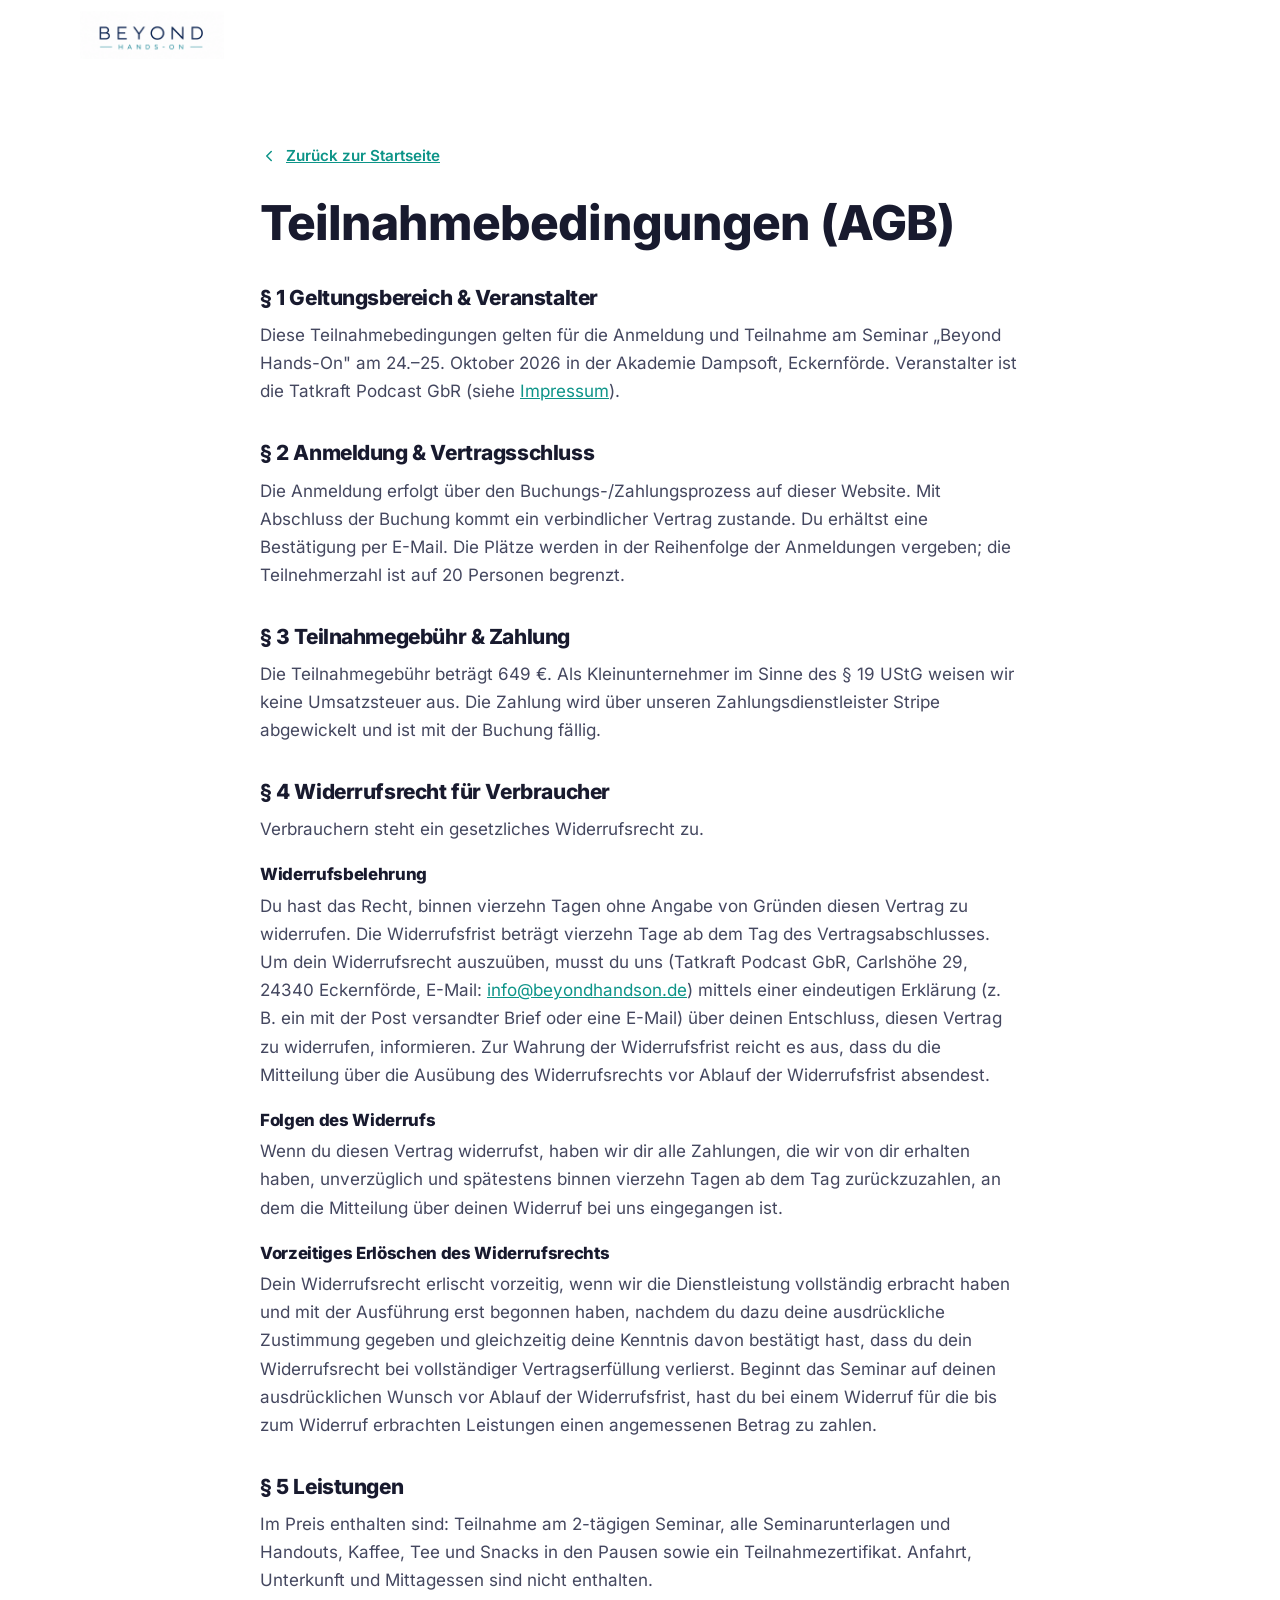
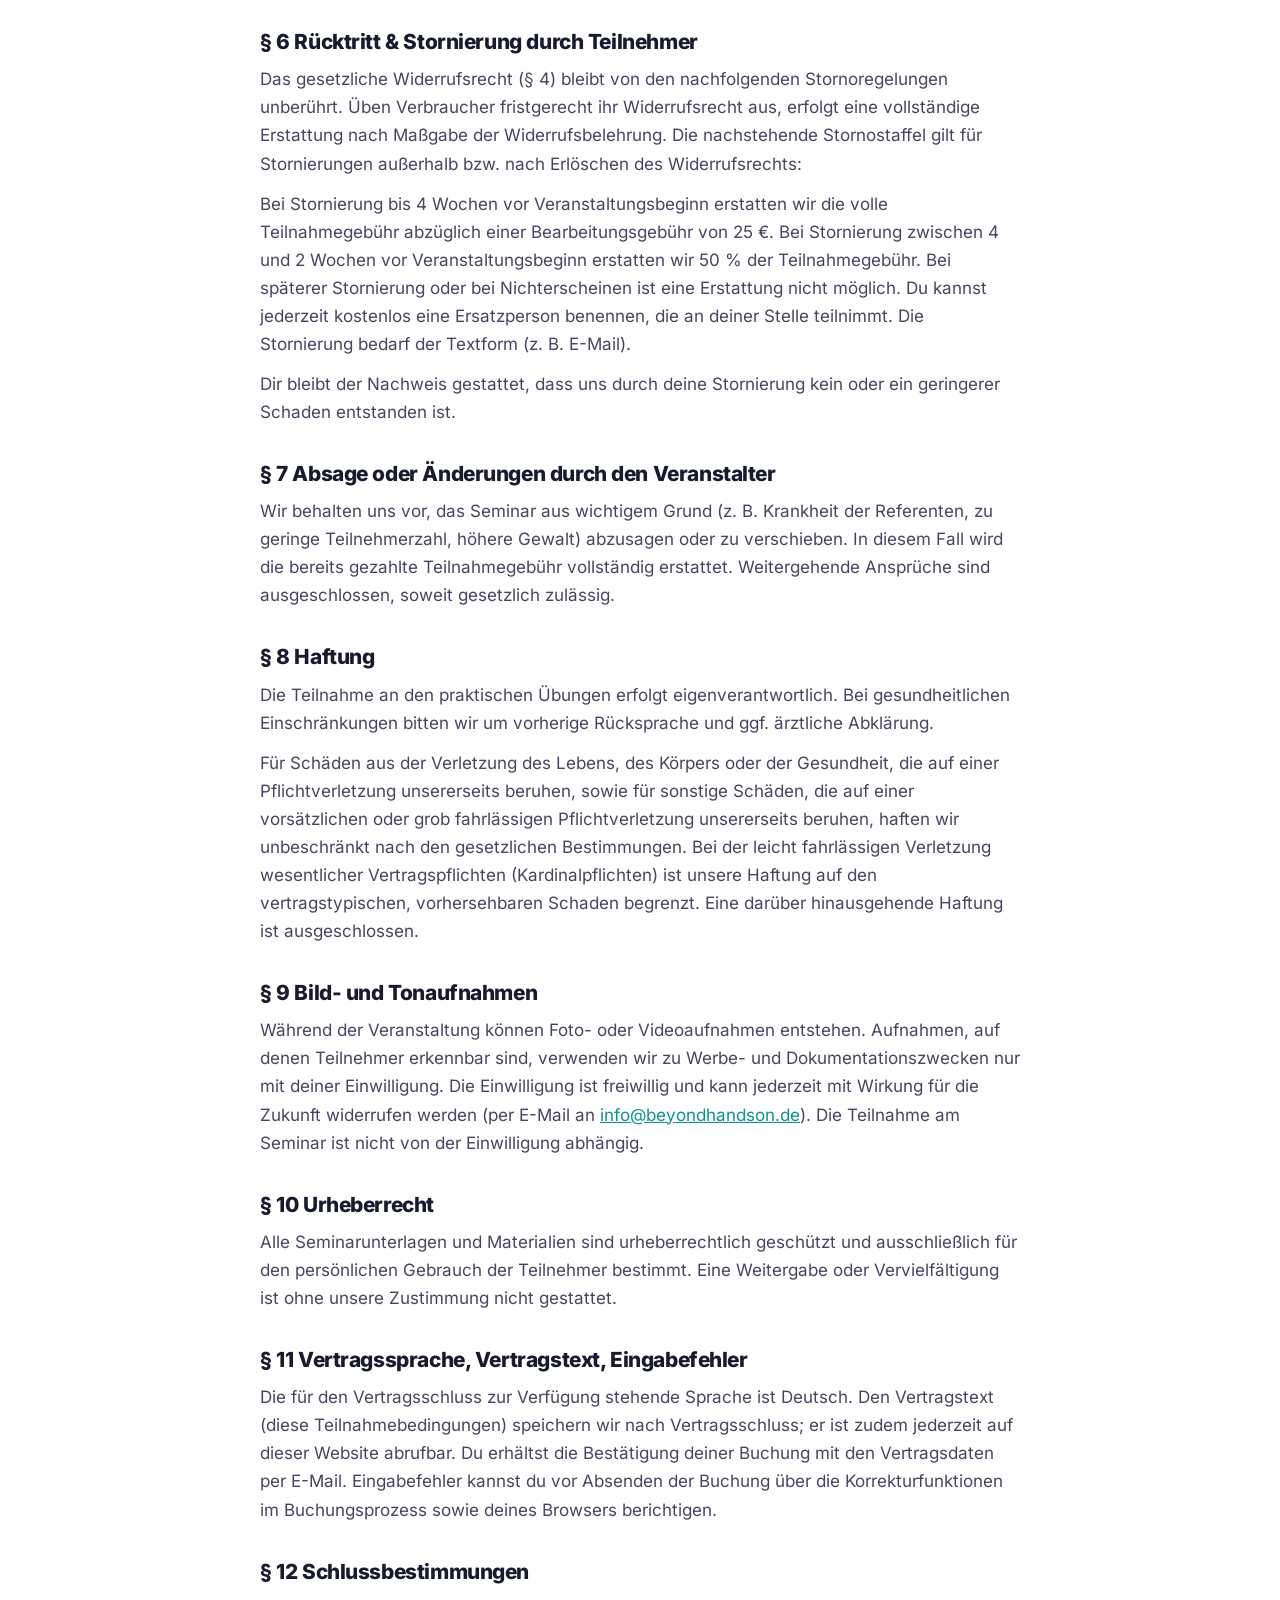
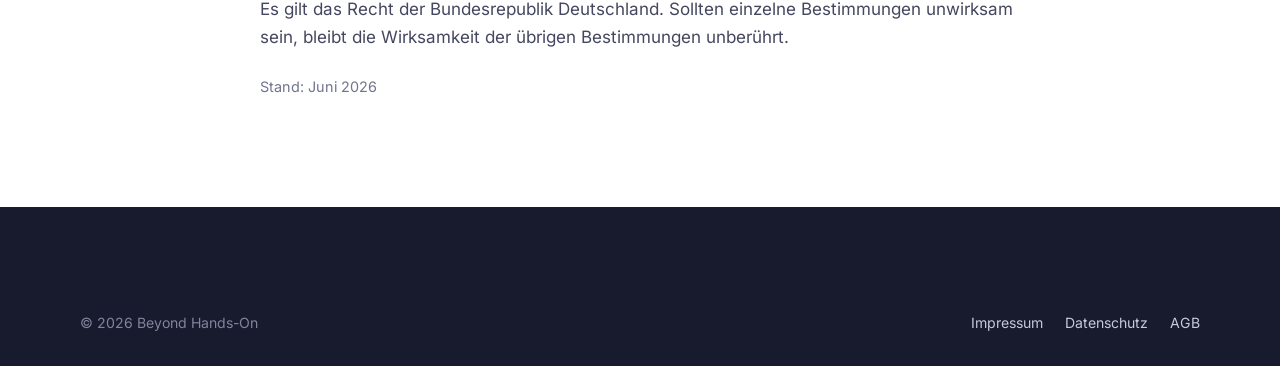
==== commit be939c67: "Betreiber auf Tatkraft Podcast GbR umgestellt (Impressum, AGB, Datenschutz) + Telefon ergaenzt Co-Au" ====
--- a/agb.html
+++ b/agb.html
@@ -28,7 +28,7 @@
       <h2>§ 1 Geltungsbereich &amp; Veranstalter</h2>
       <p>Diese Teilnahmebedingungen gelten für die Anmeldung und Teilnahme am Seminar „Beyond Hands-On" am
         24.–25. Oktober 2026 in der Akademie Dampsoft, Eckernförde. Veranstalter ist die
-        Hake, Hoffmann, Mönnig - GbR (siehe <a href="impressum.html">Impressum</a>).</p>
+        Tatkraft Podcast GbR (siehe <a href="impressum.html">Impressum</a>).</p>
 
       <h2>§ 2 Anmeldung &amp; Vertragsschluss</h2>
       <p>Die Anmeldung erfolgt über den Buchungs-/Zahlungsprozess auf dieser Website. Mit Abschluss der Buchung
@@ -45,7 +45,7 @@
       <h3>Widerrufsbelehrung</h3>
       <p>Du hast das Recht, binnen vierzehn Tagen ohne Angabe von Gründen diesen Vertrag zu widerrufen. Die
         Widerrufsfrist beträgt vierzehn Tage ab dem Tag des Vertragsabschlusses. Um dein Widerrufsrecht
-        auszuüben, musst du uns (Hake, Hoffmann, Mönnig - GbR, Köpenicker Str. 51, 24111 Kiel, E-Mail:
+        auszuüben, musst du uns (Tatkraft Podcast GbR, Carlshöhe 29, 24340 Eckernförde, E-Mail:
         <a href="mailto:info@beyondhandson.de">info@beyondhandson.de</a>) mittels einer eindeutigen Erklärung
         (z. B. ein mit der Post versandter Brief oder eine E-Mail) über deinen Entschluss, diesen Vertrag zu
         widerrufen, informieren. Zur Wahrung der Widerrufsfrist reicht es aus, dass du die Mitteilung über die
--- a/css/styles.css
+++ b/css/styles.css
@@ -200,6 +200,12 @@
 .btn--ghost:hover { background: var(--bg-alt); transform: translateY(-1px); }
 .btn--lg { padding: 17px 32px; font-size: 1.06rem; border-radius: 13px; }
 .btn--block { width: 100%; }
+.btn--soldout {
+  background: #9aa3af;
+  cursor: default;
+  pointer-events: none;
+  box-shadow: none;
+}
 
 /* ---- Header ------------------------------------------------------------- */
 .site-header {
@@ -494,7 +500,7 @@
   overflow: hidden;
 }
 .pricing__head {
-  padding: clamp(30px, 4vw, 44px);
+  padding: clamp(20px, 3vw, 28px);
   background: linear-gradient(180deg, #f0f8f6, #ffffff);
   border-bottom: 1px solid var(--line);
   text-align: center;
@@ -526,8 +532,8 @@
   color: var(--accent);
   font-weight: 600;
 }
-.pricing__body { padding: clamp(28px, 4vw, 40px); text-align: center; }
-.pricing__list { list-style: none; padding: 0; display: grid; gap: 13px; margin-bottom: 24px; }
+.pricing__body { padding: clamp(20px, 3vw, 28px); text-align: center; }
+.pricing__list { list-style: none; padding: 0; display: grid; gap: 11px; margin-bottom: 18px; }
 .pricing__list li { display: flex; gap: 12px; align-items: center; justify-content: center; color: var(--ink); font-weight: 500; }
 .pricing__list svg { width: 20px; height: 20px; color: var(--accent); flex: none; margin-top: 2px; }
 .pricing__limit {
@@ -541,7 +547,7 @@
   border-radius: 999px;
   font-size: .9rem;
   font-weight: 600;
-  margin-bottom: 24px;
+  margin-bottom: 18px;
 }
 .pricing__trust {
   margin-top: 18px;
@@ -751,7 +757,7 @@
 }
 
 /* ---- Team ---- */
-.team__grid { display: grid; grid-template-columns: repeat(3, 1fr); gap: 26px; }
+.team__grid { display: grid; grid-template-columns: repeat(2, 1fr); gap: 26px; max-width: 780px; margin-inline: auto; }
 .team-card { background: #fff; border: 1px solid var(--line); border-radius: var(--radius-lg); overflow: hidden; box-shadow: var(--shadow-sm); transition: transform .2s ease, box-shadow .2s ease; }
 .team-card:hover { transform: translateY(-3px); box-shadow: var(--shadow-md); }
 .team-card__photo { width: 100%; aspect-ratio: 1 / 1; object-fit: cover; display: block; background: var(--bg-alt); }
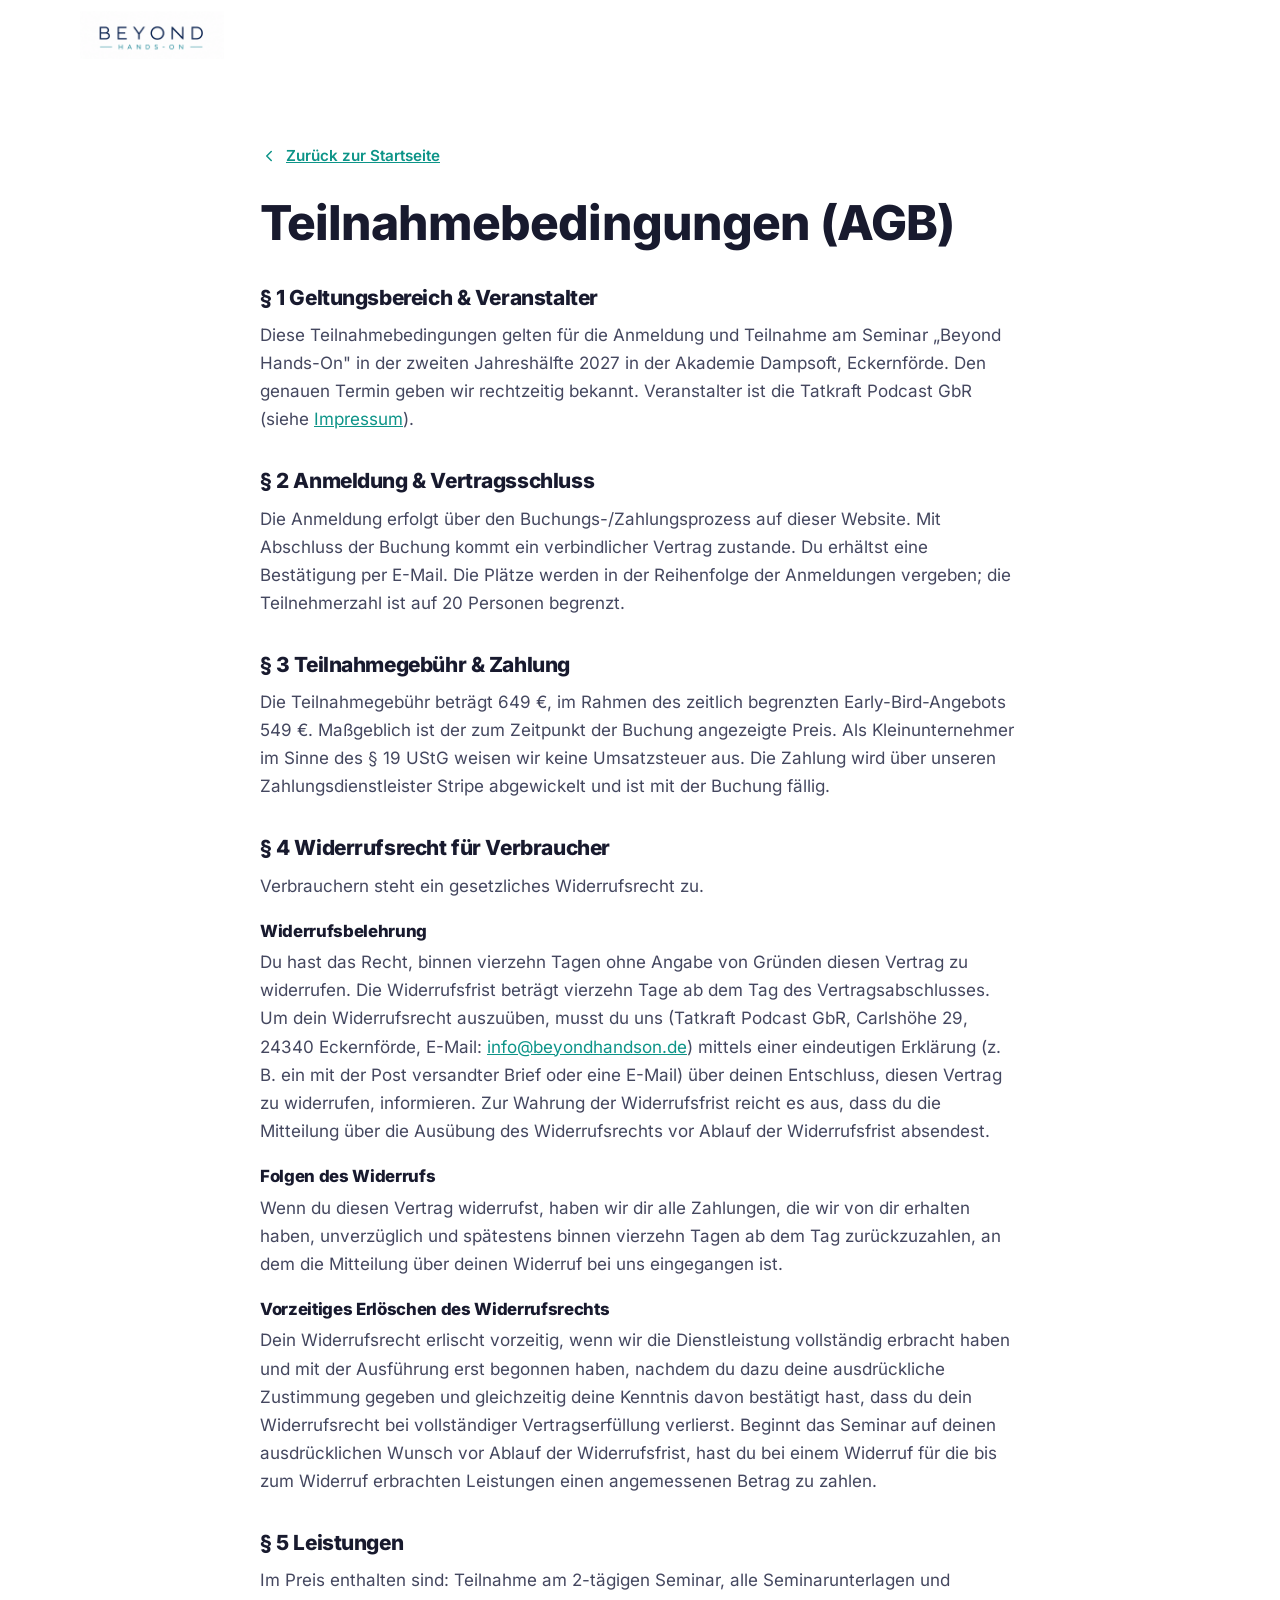
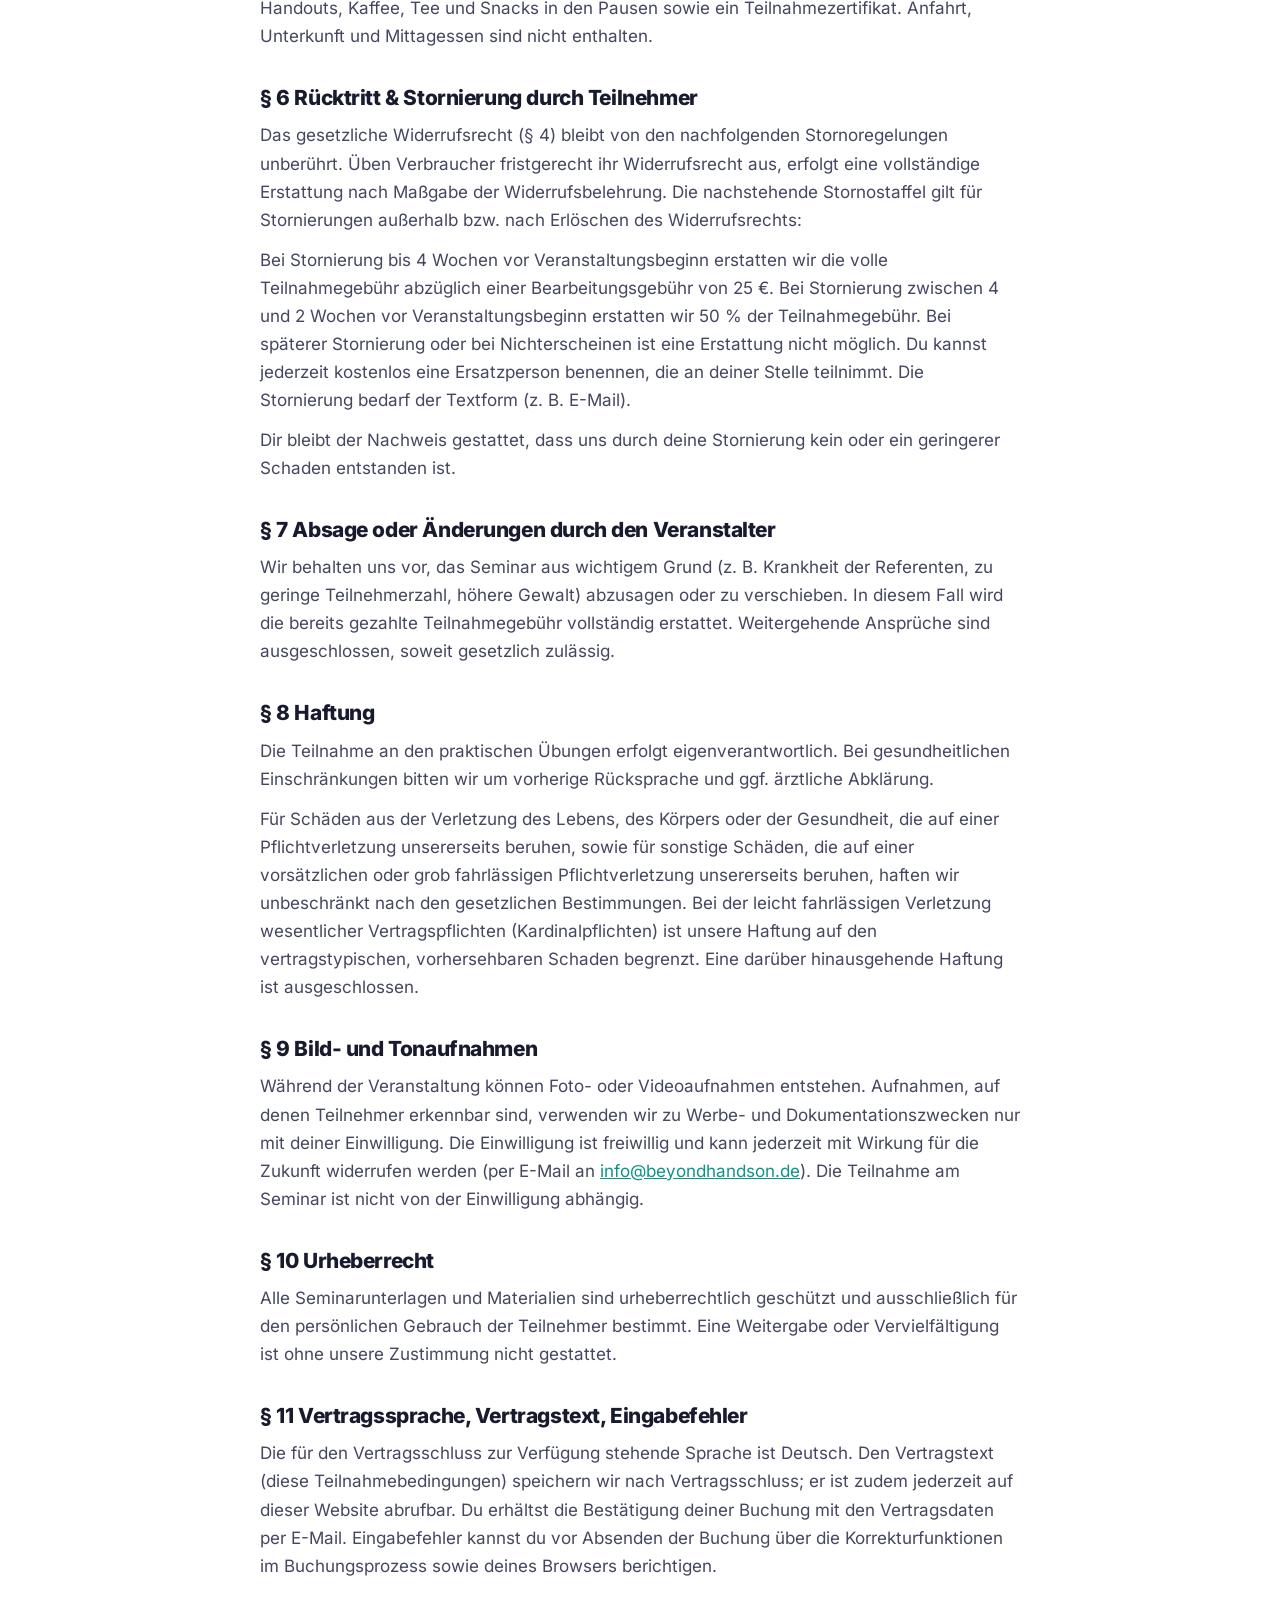
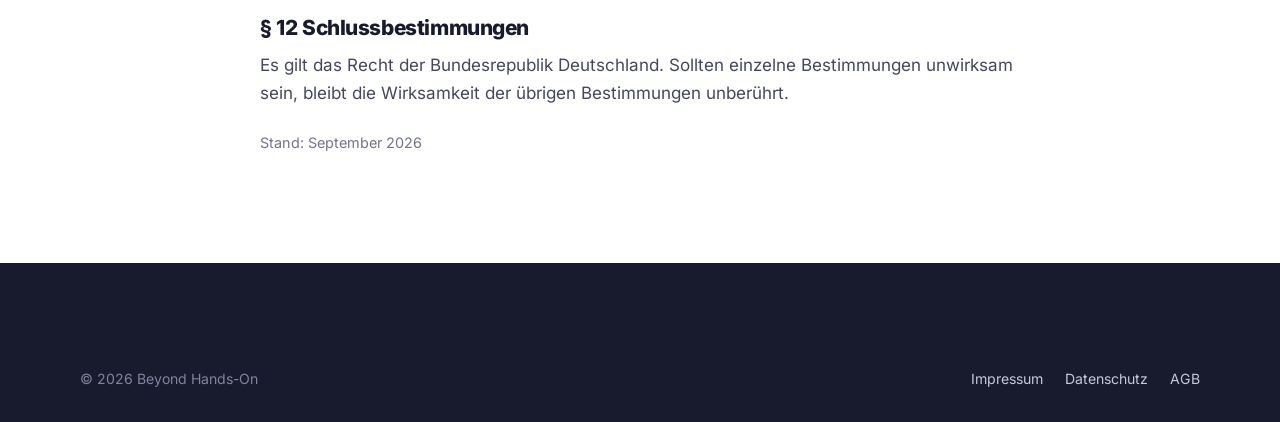
==== commit c1ccba1a: "Seminar auf 2. Jahreshälfte 2027 verschoben, Early Bird 549 € (neuer Stripe-Link) Co-Authored-By: Cl" ====
--- a/agb.html
+++ b/agb.html
@@ -26,8 +26,9 @@
       <h1>Teilnahmebedingungen (AGB)</h1>
 
       <h2>§ 1 Geltungsbereich &amp; Veranstalter</h2>
-      <p>Diese Teilnahmebedingungen gelten für die Anmeldung und Teilnahme am Seminar „Beyond Hands-On" am
-        24.–25. Oktober 2026 in der Akademie Dampsoft, Eckernförde. Veranstalter ist die
+      <p>Diese Teilnahmebedingungen gelten für die Anmeldung und Teilnahme am Seminar „Beyond Hands-On" in der
+        zweiten Jahreshälfte 2027 in der Akademie Dampsoft, Eckernförde. Den genauen Termin geben wir
+        rechtzeitig bekannt. Veranstalter ist die
         Tatkraft Podcast GbR (siehe <a href="impressum.html">Impressum</a>).</p>
 
       <h2>§ 2 Anmeldung &amp; Vertragsschluss</h2>
@@ -36,7 +37,8 @@
         der Reihenfolge der Anmeldungen vergeben; die Teilnehmerzahl ist auf 20 Personen begrenzt.</p>
 
       <h2>§ 3 Teilnahmegebühr &amp; Zahlung</h2>
-      <p>Die Teilnahmegebühr beträgt 649 €. Als Kleinunternehmer im Sinne des § 19 UStG weisen wir keine
+      <p>Die Teilnahmegebühr beträgt 649 €, im Rahmen des zeitlich begrenzten Early-Bird-Angebots 549 €.
+        Maßgeblich ist der zum Zeitpunkt der Buchung angezeigte Preis. Als Kleinunternehmer im Sinne des § 19 UStG weisen wir keine
         Umsatzsteuer aus. Die Zahlung wird über unseren Zahlungsdienstleister Stripe abgewickelt und ist mit
         der Buchung fällig.</p>
 
@@ -119,7 +121,7 @@
       <p>Es gilt das Recht der Bundesrepublik Deutschland. Sollten einzelne Bestimmungen unwirksam sein, bleibt
         die Wirksamkeit der übrigen Bestimmungen unberührt.</p>
 
-      <p style="margin-top:24px;color:var(--muted);font-size:.9rem;">Stand: Juni 2026</p>
+      <p style="margin-top:24px;color:var(--muted);font-size:.9rem;">Stand: September 2026</p>
     </div>
   </main>
 
